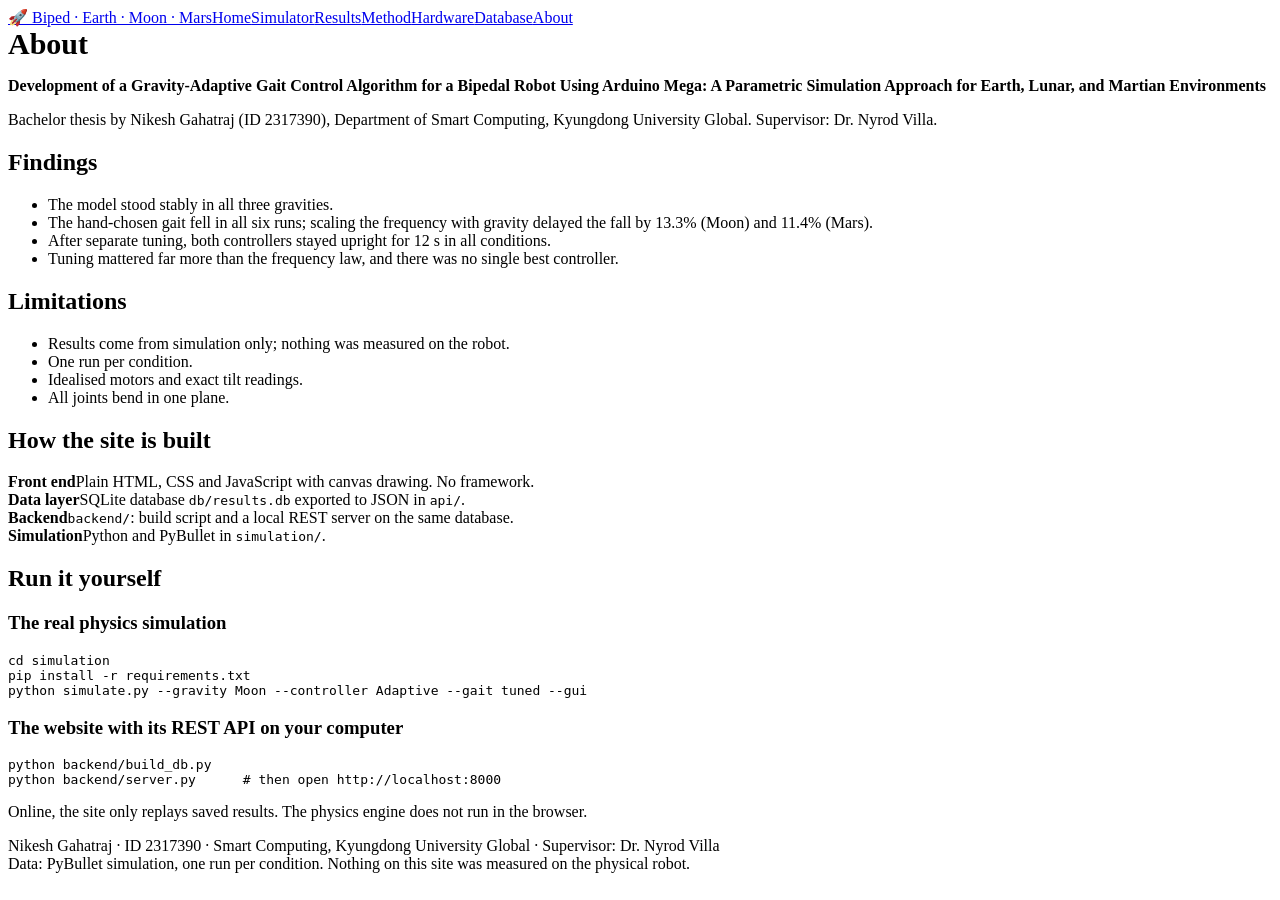
==== about.html @ c065bb15 "Add files via upload" ====
<!doctype html>
<html lang="en"><head><meta charset="utf-8"><meta name="viewport" content="width=device-width,initial-scale=1">
<title>About · Gravity-Adaptive Gait Control for a Biped Robot</title>
<meta name="description" content="Parametric PyBullet study of fixed and gravity-adaptive gait control for a six-joint biped on Earth, the Moon and Mars. Bachelor thesis by Nikesh Gahatraj.">
<link rel="stylesheet" href="assets/style.css"></head><body>
<nav class="top"><div class="wrap"><a class="brand" href="index.html">🚀 Biped · Earth · Moon · Mars</a><a class="l" href="index.html">Home</a><a class="l" href="simulator.html">Simulator</a><a class="l" href="results.html">Results</a><a class="l" href="method.html">Method</a><a class="l" href="hardware.html">Hardware</a><a class="l" href="database.html">Database</a><a class="l on" href="about.html">About</a></div></nav>
<main class="wrap">
<section class="card"><h1 style="margin:0 0 8px;font-size:30px">About</h1>
<p><b>Development of a Gravity-Adaptive Gait Control Algorithm for a Bipedal Robot Using Arduino Mega: A Parametric Simulation Approach for Earth, Lunar, and Martian Environments</b></p>
<p>Bachelor thesis by Nikesh Gahatraj (ID 2317390), Department of Smart Computing, Kyungdong University Global. Supervisor: Dr. Nyrod Villa.</p></section>
<section class="card two"><div><h2>Findings</h2><ul class="clean"><li>The model stood stably in all three gravities.</li><li>The hand-chosen gait fell in all six runs; scaling the frequency with gravity delayed the fall by 13.3% (Moon) and 11.4% (Mars).</li><li>After separate tuning, both controllers stayed upright for 12 s in all conditions.</li><li>Tuning mattered far more than the frequency law, and there was no single best controller.</li></ul></div>
<div><h2>Limitations</h2><ul class="clean"><li>Results come from simulation only; nothing was measured on the robot.</li><li>One run per condition.</li><li>Idealised motors and exact tilt readings.</li><li>All joints bend in one plane.</li></ul></div></section>
<section class="card"><h2>How the site is built</h2><div class="grid">
<div class="tile"><b>Front end</b><span>Plain HTML, CSS and JavaScript with canvas drawing. No framework.</span></div>
<div class="tile"><b>Data layer</b><span>SQLite database <code>db/results.db</code> exported to JSON in <code>api/</code>.</span></div>
<div class="tile"><b>Backend</b><span><code>backend/</code>: build script and a local REST server on the same database.</span></div>
<div class="tile"><b>Simulation</b><span>Python and PyBullet in <code>simulation/</code>.</span></div></div></section>
<section class="card"><h2>Run it yourself</h2>
<h3>The real physics simulation</h3><pre><code>cd simulation
pip install -r requirements.txt
python simulate.py --gravity Moon --controller Adaptive --gait tuned --gui</code></pre>
<h3>The website with its REST API on your computer</h3><pre><code>python backend/build_db.py
python backend/server.py      # then open http://localhost:8000</code></pre>
<p class="note">Online, the site only replays saved results. The physics engine does not run in the browser.</p></section>
</main>
<footer class="foot"><div class="wrap">Nikesh Gahatraj · ID 2317390 · Smart Computing, Kyungdong University Global · Supervisor: Dr. Nyrod Villa<br>Data: PyBullet simulation, one run per condition. Nothing on this site was measured on the physical robot.</div></footer>
</body></html>
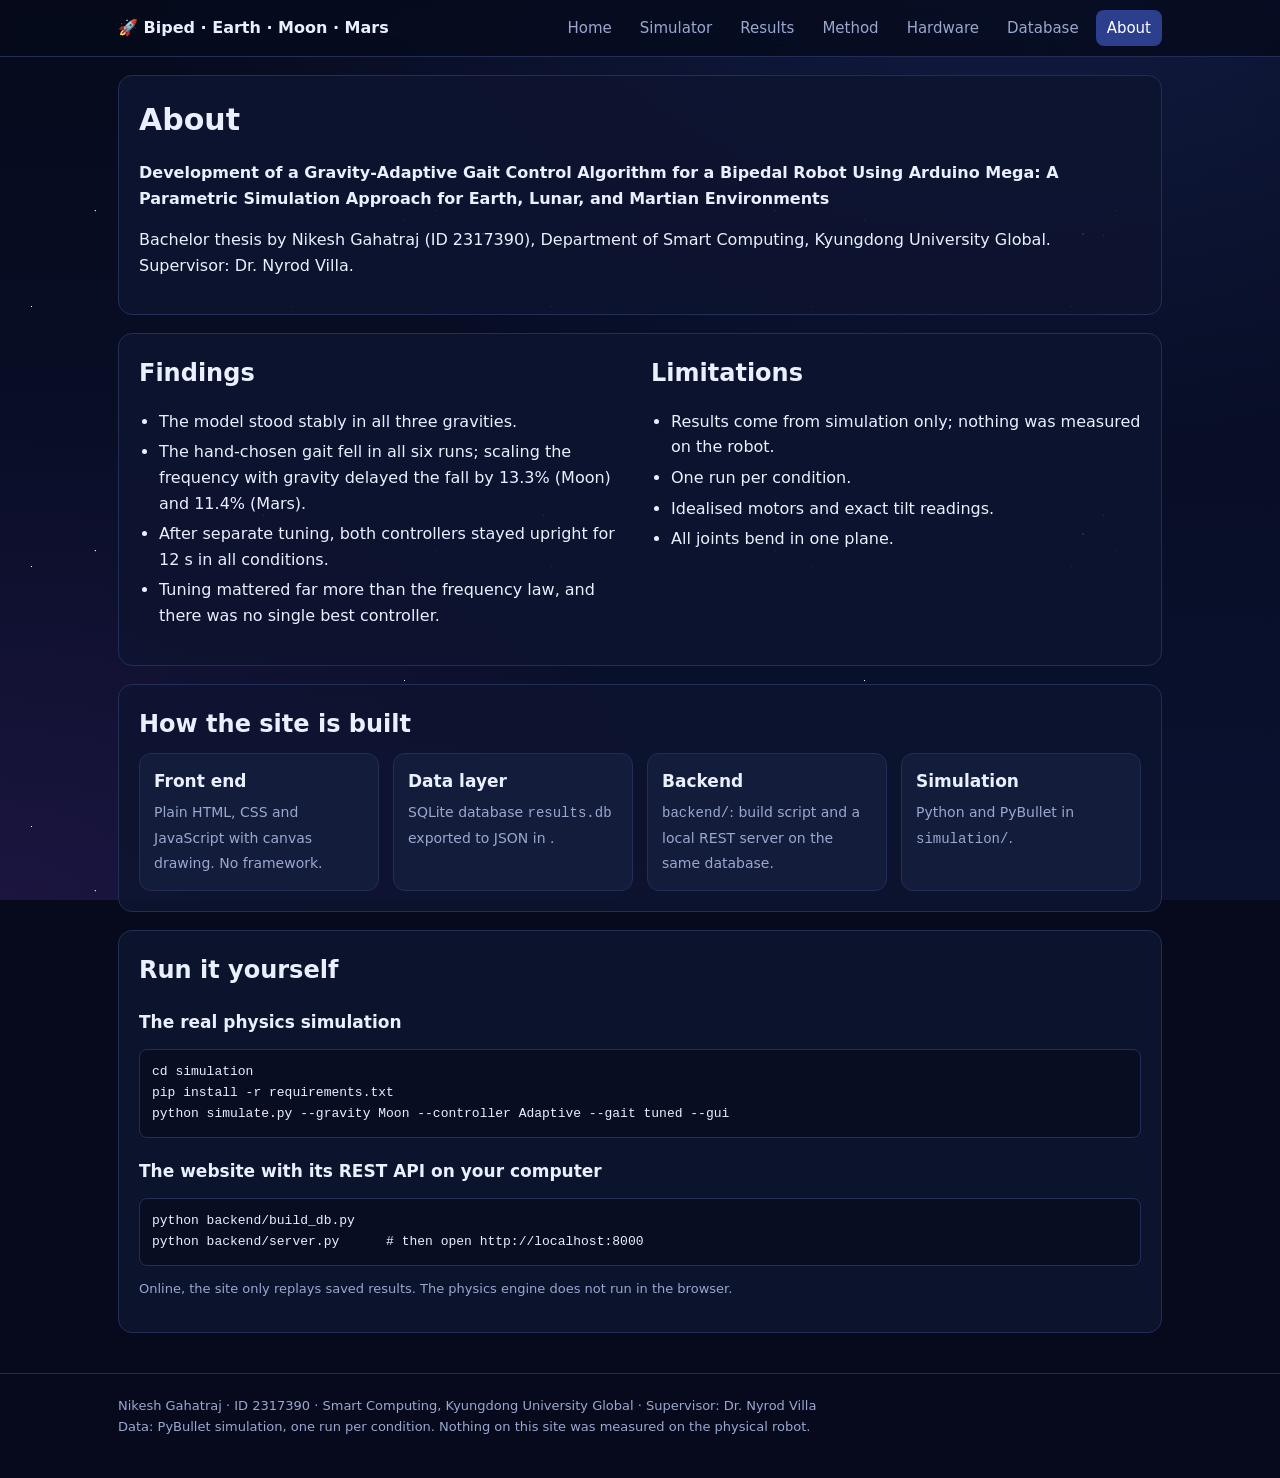
==== commit 8e613cb9: "Add files via upload" ====
--- a/about.html
+++ b/about.html
@@ -2,7 +2,7 @@
 <html lang="en"><head><meta charset="utf-8"><meta name="viewport" content="width=device-width,initial-scale=1">
 <title>About · Gravity-Adaptive Gait Control for a Biped Robot</title>
 <meta name="description" content="Parametric PyBullet study of fixed and gravity-adaptive gait control for a six-joint biped on Earth, the Moon and Mars. Bachelor thesis by Nikesh Gahatraj.">
-<link rel="stylesheet" href="assets/style.css"></head><body>
+<link rel="stylesheet" href="style.css"></head><body>
 <nav class="top"><div class="wrap"><a class="brand" href="index.html">🚀 Biped · Earth · Moon · Mars</a><a class="l" href="index.html">Home</a><a class="l" href="simulator.html">Simulator</a><a class="l" href="results.html">Results</a><a class="l" href="method.html">Method</a><a class="l" href="hardware.html">Hardware</a><a class="l" href="database.html">Database</a><a class="l on" href="about.html">About</a></div></nav>
 <main class="wrap">
 <section class="card"><h1 style="margin:0 0 8px;font-size:30px">About</h1>
@@ -12,7 +12,7 @@
 <div><h2>Limitations</h2><ul class="clean"><li>Results come from simulation only; nothing was measured on the robot.</li><li>One run per condition.</li><li>Idealised motors and exact tilt readings.</li><li>All joints bend in one plane.</li></ul></div></section>
 <section class="card"><h2>How the site is built</h2><div class="grid">
 <div class="tile"><b>Front end</b><span>Plain HTML, CSS and JavaScript with canvas drawing. No framework.</span></div>
-<div class="tile"><b>Data layer</b><span>SQLite database <code>db/results.db</code> exported to JSON in <code>api/</code>.</span></div>
+<div class="tile"><b>Data layer</b><span>SQLite database <code>results.db</code> exported to JSON in <code></code>.</span></div>
 <div class="tile"><b>Backend</b><span><code>backend/</code>: build script and a local REST server on the same database.</span></div>
 <div class="tile"><b>Simulation</b><span>Python and PyBullet in <code>simulation/</code>.</span></div></div></section>
 <section class="card"><h2>Run it yourself</h2>
--- a/style.css
+++ b/style.css
@@ -0,0 +1,60 @@
+:root{--bg:#060a1c;--panel:#0e1530;--panel2:#131c3b;--line:#232e57;--ink:#eaf0ff;--mute:#9aa8cf;--a:#7c9cff;--ok:#38e0b4;--bad:#ff7a6b;--earth:#4aa3ff;--moon:#cfd6ea;--mars:#ff7a59}
+*{box-sizing:border-box}html{scroll-behavior:smooth}
+body{margin:0;color:var(--ink);font:16px/1.6 system-ui,-apple-system,"Segoe UI",Roboto,sans-serif;background:var(--bg);min-height:100vh;position:relative}
+body::before{content:"";position:fixed;inset:0;z-index:-1;background:
+ radial-gradient(1px 1px at 12% 18%,#fff 50%,transparent 51%),radial-gradient(1.5px 1.5px at 28% 62%,#cfe0ff 50%,transparent 51%),
+ radial-gradient(1px 1px at 44% 30%,#fff 50%,transparent 51%),radial-gradient(1.5px 1.5px at 61% 78%,#fff 50%,transparent 51%),
+ radial-gradient(1px 1px at 73% 12%,#cfe0ff 50%,transparent 51%),radial-gradient(1px 1px at 88% 48%,#fff 50%,transparent 51%),
+ radial-gradient(1.5px 1.5px at 94% 84%,#fff 50%,transparent 51%),radial-gradient(1px 1px at 6% 90%,#fff 50%,transparent 51%),
+ radial-gradient(900px 500px at 80% -5%,#2a3f9055,transparent),radial-gradient(700px 500px at 0% 100%,#4a1d6a44,transparent),
+ linear-gradient(#060a1c,#0a1230);background-size:260px 260px,340px 340px,420px 420px,300px 300px,380px 380px,460px 460px,280px 280px,360px 360px,auto,auto,auto}
+.wrap{max-width:1080px;margin:0 auto;padding:0 18px}
+nav.top{position:sticky;top:0;z-index:10;background:#060a1ccc;backdrop-filter:blur(8px);border-bottom:1px solid var(--line)}
+nav.top .wrap{display:flex;align-items:center;gap:6px;flex-wrap:wrap;padding-top:10px;padding-bottom:10px}
+.brand{font-weight:700;margin-right:auto;color:var(--ink);text-decoration:none}
+nav.top a.l{color:var(--mute);text-decoration:none;padding:6px 11px;border-radius:8px;font-size:15px}
+nav.top a.l:hover{color:var(--ink);background:var(--panel)}nav.top a.l.on{color:#fff;background:#2b3f8c}
+.hero{padding:64px 0 40px;position:relative;overflow:hidden}
+.hero h1{font-size:clamp(30px,6vw,52px);line-height:1.08;margin:0 0 14px;max-width:760px}
+.hero p.lead{font-size:19px;color:#cdd7f2;max-width:640px;margin:0 0 22px}
+.eyebrow{color:#9fb4e8;font-size:14px;letter-spacing:.05em;margin:0 0 10px}
+.planets{position:absolute;right:-30px;top:20px;width:340px;height:300px;pointer-events:none}
+.pl{position:absolute;border-radius:50%}
+.pl.e{width:170px;height:170px;right:70px;top:30px;background:radial-gradient(circle at 32% 30%,#8fd0ff,#2a6fd0 55%,#0b2a66);box-shadow:0 0 50px #4aa3ff66}
+.pl.m{width:60px;height:60px;right:0;top:20px;background:radial-gradient(circle at 35% 30%,#fff,#aeb6cc 60%,#6d748c)}
+.pl.r{width:84px;height:84px;right:30px;top:190px;background:radial-gradient(circle at 35% 30%,#ffb08e,#d4552f 60%,#7a2a14)}
+@media(max-width:760px){.planets{opacity:.35}}
+.btn{display:inline-block;background:var(--a);color:#06101f;font-weight:600;border:0;border-radius:9px;padding:10px 18px;text-decoration:none;cursor:pointer;font-size:15px}
+.btn.ghost{background:transparent;color:var(--ink);border:1px solid var(--a)}
+.btns{display:flex;gap:10px;flex-wrap:wrap}
+.card{background:#0e1530e6;border:1px solid var(--line);border-radius:14px;padding:20px;margin:18px 0}
+h2{margin:0 0 10px;font-size:24px}h3{margin:20px 0 8px;font-size:17px}
+.grid{display:grid;gap:14px;grid-template-columns:repeat(auto-fit,minmax(220px,1fr))}
+.tile{background:var(--panel2);border:1px solid var(--line);border-radius:12px;padding:14px;text-decoration:none;color:var(--ink);display:block}
+a.tile:hover{border-color:var(--a)}.tile b{display:block;font-size:17px;margin-bottom:4px}.tile span{color:var(--mute);font-size:14px}
+.stat b{font-size:30px;display:block;line-height:1.1}.stat span{color:var(--mute);font-size:13px}
+.two{display:grid;grid-template-columns:1fr 1fr;gap:22px}@media(max-width:760px){.two{grid-template-columns:1fr}}
+.controls{display:flex;flex-wrap:wrap;gap:12px;margin-bottom:12px}.controls label{display:flex;flex-direction:column;font-size:13px;color:var(--mute);gap:4px}
+select,input[type=text]{background:var(--bg);color:var(--ink);border:1px solid var(--line);border-radius:8px;padding:8px 10px;font-size:15px}
+.stage{position:relative}canvas{width:100%;height:auto;display:block;border-radius:10px}
+#cv{background:#070c1f}#chart{background:#0a1028;margin-top:12px;border:1px solid var(--line)}
+.hud{position:absolute;left:10px;top:10px;display:flex;flex-wrap:wrap;gap:6px 14px;background:#070c1fcc;padding:8px 12px;border-radius:8px;font-size:13px}
+.hud span{display:block;color:#8fa0cf;font-size:11px}.hud b{font-variant-numeric:tabular-nums}
+.badge{position:absolute;right:12px;top:12px;padding:6px 12px;border-radius:8px;font-weight:700;color:#fff}.badge.fall{background:#d6402f}.badge.ok{background:#14864f}
+.bar{display:flex;gap:12px;align-items:center;margin-top:10px}.bar input{flex:1}
+.note{color:var(--mute);font-size:13px}
+.sum{display:grid;grid-template-columns:repeat(auto-fit,minmax(140px,1fr));gap:10px}
+.sum div{background:var(--panel2);border:1px solid var(--line);border-radius:10px;padding:10px}.sum span{display:block;color:var(--mute);font-size:12px}.sum b{font-size:20px}
+.tablewrap{overflow-x:auto}table{border-collapse:collapse;width:100%;font-size:14px;font-variant-numeric:tabular-nums}
+th,td{padding:7px 10px;border-bottom:1px solid var(--line);text-align:left;white-space:nowrap}th{color:var(--mute);font-weight:600;position:sticky;top:0;background:var(--panel)}
+tr.sel td{background:#5ab0ff22}table.click tr{cursor:pointer}th.sort{cursor:pointer}
+.fall{color:var(--bad)}.up{color:var(--ok)}
+pre{background:#080d22;border:1px solid var(--line);border-radius:8px;padding:12px;overflow-x:auto;font-size:13px}
+code{font-family:ui-monospace,Consolas,monospace}
+.eq{background:#080d22;border:1px solid var(--line);border-radius:8px;padding:10px 14px;margin:8px 0;font-family:ui-monospace,Consolas,monospace;font-size:14px;overflow-x:auto}
+.chartbox canvas{background:#0a1028;border:1px solid var(--line)}
+img.fig{width:100%;max-width:760px;border-radius:10px;background:#fff;padding:8px;display:block;margin:10px auto}
+footer.foot{border-top:1px solid var(--line);margin-top:40px;padding:22px 0 40px;color:var(--mute);font-size:13px}
+footer.foot a{color:var(--a)}
+ul.clean{padding-left:20px}ul.clean li{margin:5px 0}
+.legend{display:flex;gap:14px;flex-wrap:wrap;font-size:13px;color:var(--mute);margin:6px 0}.legend i{display:inline-block;width:11px;height:11px;border-radius:3px;margin-right:5px;vertical-align:-1px}
